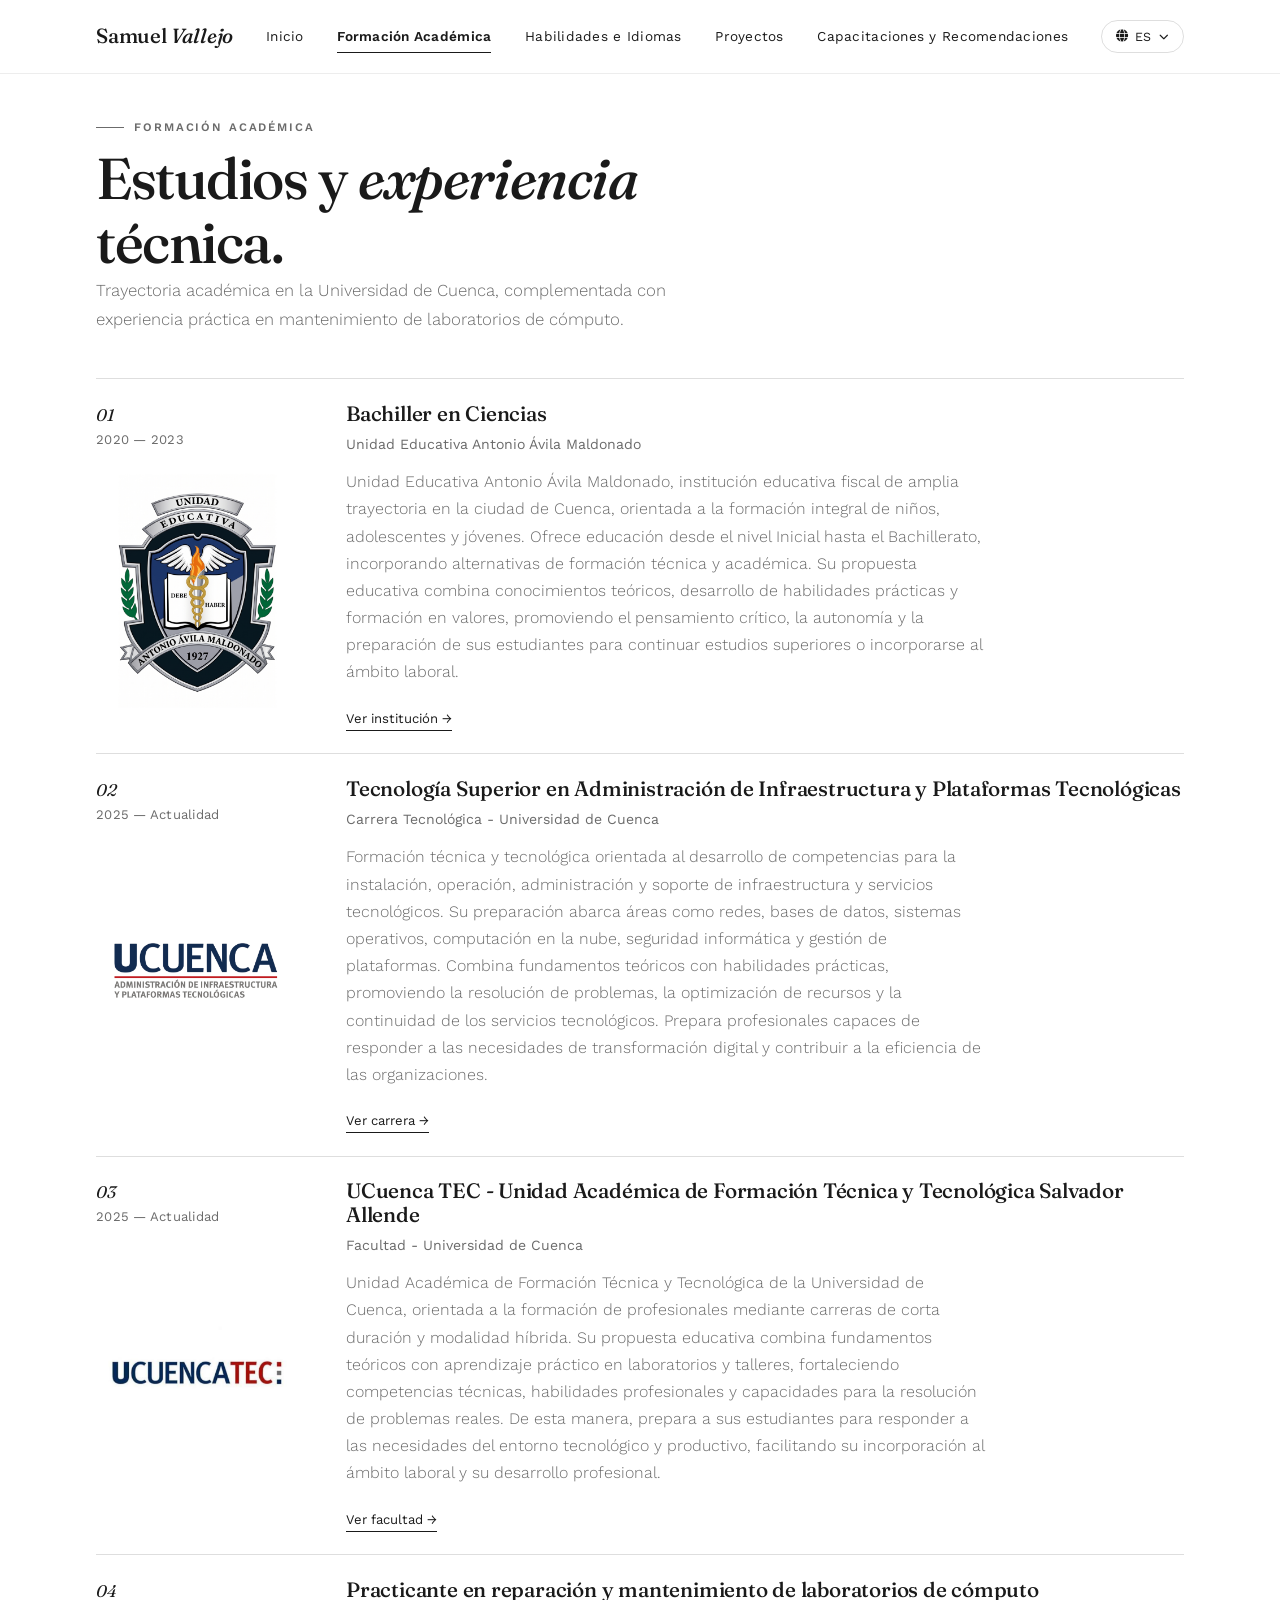
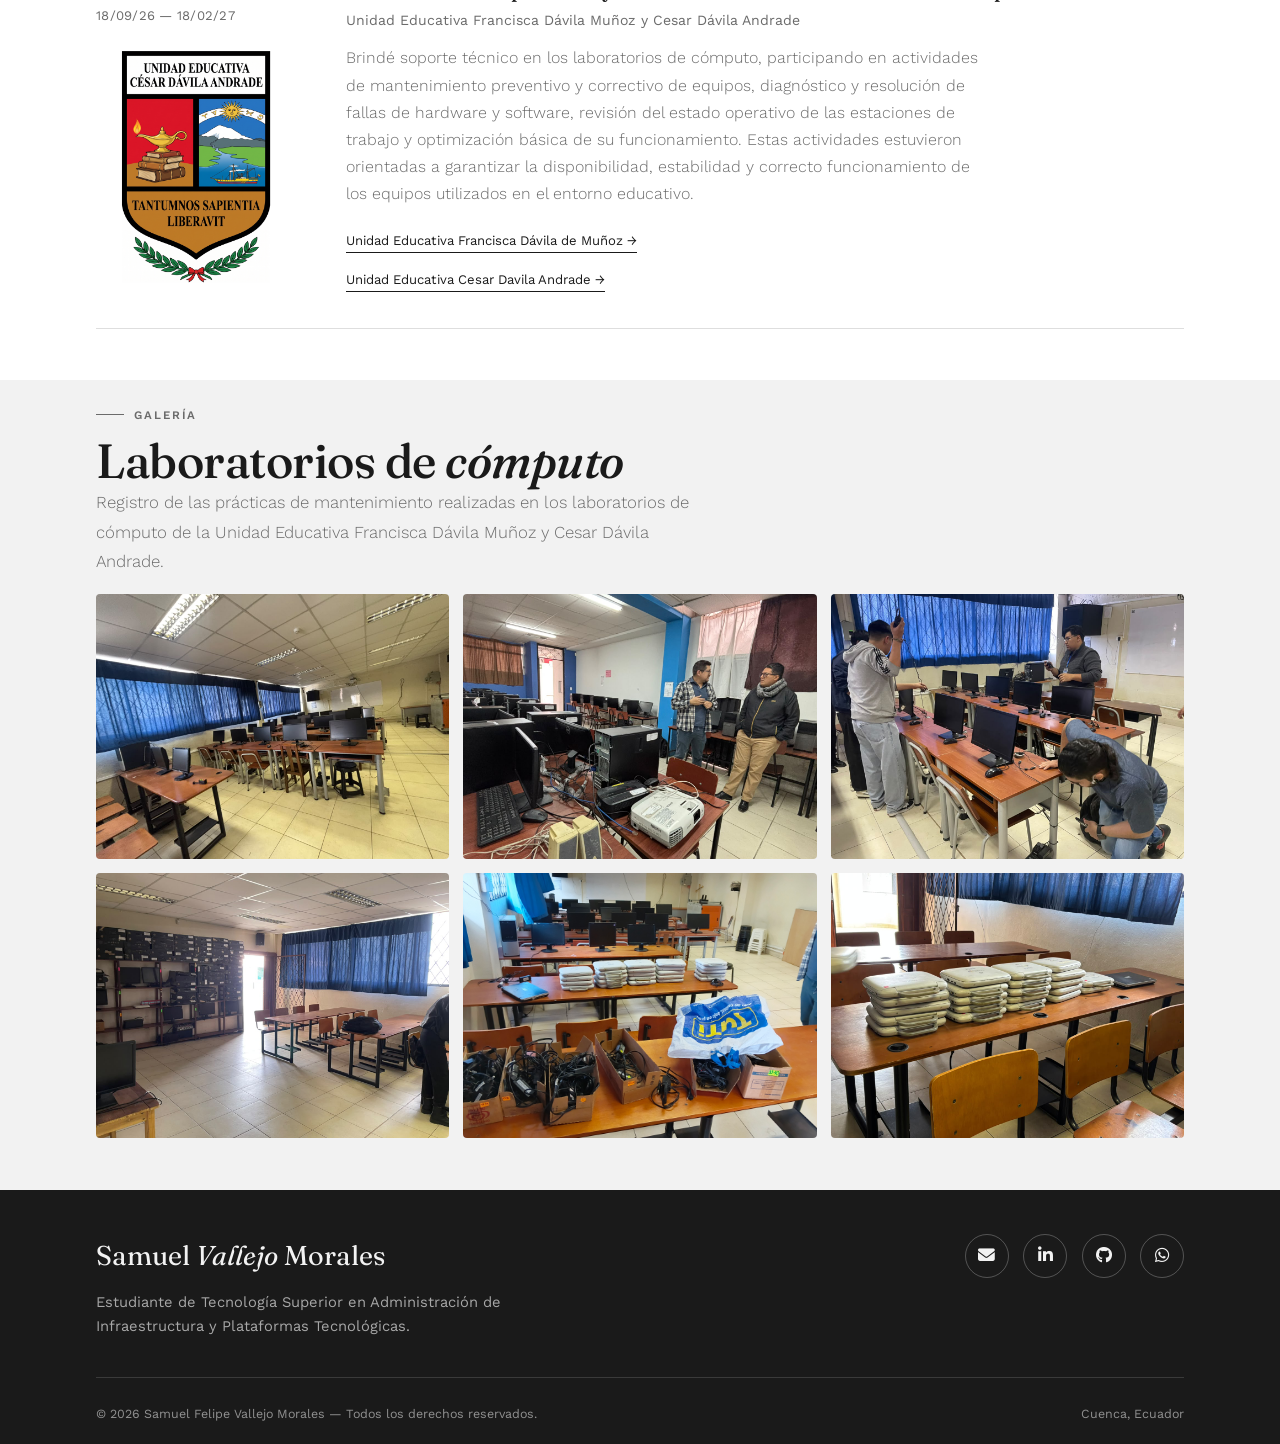
==== formacion-academica/index.html @ 7c8d4d46 "Add files via upload" ====
<!DOCTYPE html>
<html lang="es">

<head>
  <meta charset="UTF-8">
  <meta name="viewport" content="width=device-width, initial-scale=1.0">
  <title>Formación Académica</title>
  <meta name="description"
    content="Formación académica, carrera universitaria y experiencia práctica de Samuel Vallejo Morales en mantenimiento de laboratorios de cómputo.">
  <meta property="og:title" content="Formación Académica · Samuel Vallejo Morales — Estudiante en Cuenca">
  <meta property="og:description"
    content="Formación académica, carrera universitaria y experiencia práctica de Samuel Vallejo Morales en mantenimiento de laboratorios de cómputo.">
  <meta property="og:image" content="../img/carnet.jpg">
  <meta property="og:type" content="website">
  <link rel="icon" type="image/x-icon" href="../img/favicon.ico">
  <link rel="shortcut icon" type="image/x-icon" href="../img/favicon.ico">
  <link rel="preconnect" href="https://fonts.googleapis.com">
  <link rel="preconnect" href="https://fonts.gstatic.com" crossorigin>
  <link
    href="https://fonts.googleapis.com/css2?family=Fraunces:ital,opsz,wght@0,9..144,300..700;1,9..144,400..600&family=Work+Sans:wght@300;400;500;600;700&display=swap"
    rel="stylesheet">
  <link rel="stylesheet" href="https://cdnjs.cloudflare.com/ajax/libs/font-awesome/6.5.2/css/all.min.css">
  <link rel="stylesheet" href="style.css">

</head>

<body>

  <header class="site-header">
    <div class="nav-row">
      <a class="brand" href="../">Samuel <em>Vallejo</em></a>
      <nav class="nav-links">
        <a href="../">Inicio</a>
        <a href="../formacion-academica/" class="active">Formación Académica</a>
        <a href="../habilidades-idiomas/">Habilidades e Idiomas</a>
        <a href="../proyectos/">Proyectos</a>
        <a href="../capacitaciones-recomendaciones/">Capacitaciones y Recomendaciones</a>
      </nav>
      <div class="nav-right">
        <div class="lang-dd">
          <button class="lang-btn" type="button" aria-haspopup="true" aria-label="Seleccionar idioma">
            <i class="fa-solid fa-globe"></i> ES <i class="fa-solid fa-chevron-down chev"></i>
          </button>
          <div class="lang-menu">
            <a href="../formacion-academica/" class="current">Español</a>
            <a href="../eng/academic-background/">English</a>
          </div>
        </div>
        <button class="hamburger" type="button" aria-label="Menu">
          <span></span><span></span><span></span>
        </button>
      </div>
    </div>
  </header>
  <div class="mobile-menu">
    <div class="mobile-menu-top">
      <button class="mobile-close" type="button" aria-label="Close">&times;</button>
    </div>
    <nav class="mobile-links">
      <a href="../">Inicio</a>
      <a href="../formacion-academica/" class="active">Formación Académica</a>
      <a href="../habilidades-idiomas/">Habilidades e Idiomas</a>
      <a href="../proyectos/">Proyectos</a>
      <a href="../capacitaciones-recomendaciones/">Capacitaciones y Recomendaciones</a>
    </nav>
    <div class="mobile-lang">
      <a href="../formacion-academica/" class="current">Español</a>
      <a href="../eng/academic-background/">English</a>
    </div>
  </div>

  <main>

    <section class="hero" style="padding-bottom:0;">
      <div class="wrap">
        <div class="section-head reveal">
          <span class="eyebrow">Formación Académica</span>
          <h1>Estudios y <em>experiencia</em> técnica.</h1>
          <p class="lede">Trayectoria académica en la Universidad de Cuenca, complementada con experiencia práctica en
            mantenimiento de laboratorios de cómputo.</p>
        </div>
      </div>
    </section>

    <section>
      <div class="wrap">
        <div class="timeline">

          <div class="tl-item reveal">
            <div class="tl-date">2020 — 2023
              <div style="margin-top:.8rem;border-radius:4px;overflow:hidden;background:var(--bg-secondary);">
                <img src="../img/aam.png" alt="" style="width:100%;display:block;object-fit:cover;aspect-ratio:3/4;">
              </div>
            </div>
            <div class="tl-body">
              <h3>Bachiller en Ciencias</h3>
              <span class="org">Unidad Educativa Antonio Ávila Maldonado</span>
              <p>Unidad Educativa Antonio Ávila Maldonado, institución educativa fiscal de amplia trayectoria en la
                ciudad de Cuenca, orientada a la formación integral de niños, adolescentes y jóvenes. Ofrece educación
                desde el nivel Inicial hasta el Bachillerato, incorporando alternativas de formación técnica y
                académica. Su propuesta educativa combina conocimientos teóricos, desarrollo de habilidades prácticas y
                formación en valores, promoviendo el pensamiento crítico, la autonomía y la preparación de sus
                estudiantes para continuar estudios superiores o incorporarse al ámbito laboral.</p>
              <a class="tl-link" href="https://www.facebook.com/ueantonioavila" target="_blank"
                rel="noopener noreferrer">Ver institución &rarr;</a>
            </div>
          </div>
          <div class="tl-item reveal">
            <div class="tl-date">2025 — Actualidad
              <div style="margin-top:.8rem;border-radius:4px;overflow:hidden;background:var(--bg-secondary);">
                <img src="../img/taiptv2.png" alt=""
                  style="width:100%;display:block;object-fit:cover;aspect-ratio:3/4;">
              </div>
            </div>
            <div class="tl-body">
              <h3>Tecnología Superior en Administración de Infraestructura y Plataformas Tecnológicas</h3>
              <span class="org">Carrera Tecnológica - Universidad de Cuenca</span>
              <p>Formación técnica y tecnológica orientada al desarrollo de competencias para la instalación,
                operación, administración y soporte de infraestructura y servicios tecnológicos. Su preparación
                abarca áreas como redes, bases de datos, sistemas operativos, computación en la nube, seguridad
                informática y gestión de plataformas. Combina fundamentos teóricos con habilidades prácticas,
                promoviendo la resolución de problemas, la optimización de recursos y la continuidad de los
                servicios tecnológicos. Prepara profesionales capaces de responder a las necesidades de
                transformación digital y contribuir a la eficiencia de las organizaciones.</p>
              <a class="tl-link"
                href="https://www.ucuenca.edu.ec/ucuencatec/administracion-de-infraestructura-y-plataformas-tecnologicas/"
                target="_blank" rel="noopener noreferrer">Ver carrera &rarr;</a>
            </div>
          </div>
          <div class="tl-item reveal">
            <div class="tl-date">2025 — Actualidad
              <div style="margin-top:.8rem;border-radius:4px;overflow:hidden;background:var(--bg-secondary);">
                <img src="../img/tec.png" alt="" style="width:100%;display:block;object-fit:cover;aspect-ratio:3/4;">
              </div>
            </div>
            <div class="tl-body">
              <h3>UCuenca TEC - Unidad Académica de Formación Técnica y Tecnológica Salvador Allende</h3>
              <span class="org">Facultad - Universidad de Cuenca</span>
              <p>Unidad Académica de Formación Técnica y Tecnológica de la Universidad de Cuenca,
                orientada a la formación de profesionales mediante carreras de corta duración
                y modalidad híbrida. Su propuesta educativa combina fundamentos teóricos con
                aprendizaje práctico en laboratorios y talleres, fortaleciendo competencias
                técnicas, habilidades profesionales y capacidades para la resolución de problemas
                reales. De esta manera, prepara a sus estudiantes para responder a las necesidades
                del entorno tecnológico y productivo, facilitando su incorporación al ámbito laboral
                y su desarrollo profesional.</p>
              <a class="tl-link" href="https://www.ucuenca.edu.ec/oferta-academica/ucuencatec/" target="_blank"
                rel="noopener noreferrer">Ver facultad &rarr;</a>
            </div>
          </div>
          <div class="tl-item reveal">
            <div class="tl-date">18/09/26 — 18/02/27
              <div class="tl-carousel" id="practCarousel">
                <div class="tlc-track">
                  <img src="../img/cesar.png" alt="">
                  <img src="../img/francisca.png" alt="">
                </div>
                <button class="tlc-arrow tlc-prev" type="button" aria-label="Foto anterior">&#8249;</button>
                <button class="tlc-arrow tlc-next" type="button" aria-label="Foto siguiente">&#8250;</button>
              </div>
            </div>
            <div class="tl-body">
              <h3>Practicante en reparación y mantenimiento de laboratorios de cómputo</h3>
              <span class="org">Unidad Educativa Francisca Dávila Muñoz y Cesar Dávila Andrade</span>
              <p>Brindé soporte técnico en los laboratorios de cómputo, participando en actividades de
                mantenimiento preventivo y correctivo de equipos, diagnóstico y resolución de fallas
                de hardware y software, revisión del estado operativo de las estaciones de trabajo
                y optimización básica de su funcionamiento. Estas actividades estuvieron orientadas
                a garantizar la disponibilidad, estabilidad y correcto funcionamiento de los equipos
                utilizados en el entorno educativo.</p>
              <div>
                <a class="tl-link" href="https://fddm.edu.ec/" target="_blank" rel="noopener noreferrer">
                  Unidad Educativa Francisca Dávila de Muñoz &rarr;
                </a>
              </div>

              <div style="margin-top: 10px;">
                <a class="tl-link" href="https://www.facebook.com/UnidadEducativaCesarDavilaAndrade" target="_blank"
                  rel="noopener noreferrer">
                  Unidad Educativa Cesar Davila Andrade &rarr;
                </a>
              </div>
            </div>
          </div>
        </div>
      </div>
    </section>

    <section class="section-alt">
      <div class="wrap">
        <div class="section-head reveal">
          <span class="eyebrow">Galería</span>
          <h2>Laboratorios de <em>cómputo</em></h2>
          <p class="lede">Registro de las prácticas de mantenimiento realizadas en los laboratorios de cómputo de la
            Unidad Educativa Francisca Dávila Muñoz y Cesar Dávila Andrade.</p>
        </div>
        <div class="gallery reveal">

          <figure><img src="../img/lab1.jpeg" alt="Estante con monitores y equipos de cómputo en mantenimiento"
              loading="lazy"></figure>
          <figure><img src="../img/lab2.jpeg" alt="Mini PCs etiquetados sobre un escritorio para revisión"
              loading="lazy"></figure>
          <figure><img src="../img/lab3.jpeg" alt="Rack de red con router satelital y switches" loading="lazy"></figure>
          <figure><img src="../img/lab4.jpeg" alt="Laboratorio de cómputo con estaciones en fila" loading="lazy">
          </figure>
          <figure><img src="../img/lab5.jpg" alt="Revisión de equipos en el laboratorio de cómputo" loading="lazy">
          </figure>
          <figure><img src="../img/lab6.jpeg" alt="Estación de trabajo Dell lista tras mantenimiento" loading="lazy">
          </figure>
        </div>
      </div>
    </section>

  </main>

  <footer class="site-footer">
    <div class="wrap">
      <div class="footer-top">
        <div class="footer-brand">Samuel <em>Vallejo</em> Morales
          <p>Estudiante de Tecnología Superior en Administración de Infraestructura y Plataformas Tecnológicas.</p>
        </div>
        <div class="footer-social">
          <a href="mailto:samuel.vallejo@ucuenca.edu.ec" aria-label="Email"><i class="fa-solid fa-envelope"></i></a>
          <a href="https://www.linkedin.com/in/samuel-vallejo-morales/" target="_blank" rel="noopener noreferrer"
            aria-label="LinkedIn"><i class="fa-brands fa-linkedin-in"></i></a>
          <a href="https://github.com/sxmuelvm" target="_blank" rel="noopener noreferrer" aria-label="GitHub"><i
              class="fa-brands fa-github"></i></a>
          <a href="https://wa.me/593998461910" target="_blank" rel="noopener noreferrer" aria-label="WhatsApp"><i
              class="fa-brands fa-whatsapp"></i></a>
        </div>
      </div>
      <div class="footer-bottom">
        <span>&copy; 2026 Samuel Felipe Vallejo Morales — Todos los derechos reservados.</span>
        <span>Cuenca, Ecuador</span>
      </div>
    </div>
  </footer>

  <div class="lightbox"><button class="lightbox-close" aria-label="Close">&times;</button><img src="" alt=""></div>
  <script src="script.js"></script>
</body>

</html>
---- formacion-academica/style.css ----
/* ============ Design tokens ============ */
:root{
  --bg:#FFFFFF;
  --text:#1A1A1A;
  --accent:#6B6B6B;
  --bg-secondary:#F2F2F2;
  --border: rgba(26,26,26,.14);
  --border-soft: rgba(26,26,26,.08);
  --serif:'Fraunces', Georgia, serif;
  --sans:'Work Sans', -apple-system, BlinkMacSystemFont, sans-serif;
  --maxw: 1200px;
}

*,*::before,*::after{box-sizing:border-box;}
html{scroll-behavior:smooth;}
html,body{overflow-x:hidden;}
body{
  margin:0;
  background:var(--bg);
  color:var(--text);
  font-family:var(--sans);
  font-weight:400;
  line-height:1.6;
  -webkit-font-smoothing:antialiased;
}
img{max-width:100%;height:auto;display:block;}
a{color:inherit;text-decoration:none;}
ul{margin:0;padding:0;list-style:none;}
button{font-family:inherit;cursor:pointer;}
.wrap{max-width:var(--maxw);margin:0 auto;padding:0 clamp(20px,5vw,56px);}

h1,h2,h3,h4{
  font-family:var(--serif);
  font-weight:500;
  line-height:1.12;
  margin:0;
  letter-spacing:-0.01em;
}
h1{letter-spacing:-0.025em;}
em, .italic{font-style:italic;font-family:var(--serif);}
p{margin:0 0 1em 0;}
.eyebrow{
  font-family:var(--sans);
  font-size:.72rem;
  letter-spacing:.16em;
  text-transform:uppercase;
  color:var(--accent);
  font-weight:600;
  display:flex;
  align-items:center;
  gap:.65rem;
  margin-bottom:.9em;
}
.eyebrow::before{
  content:'';
  display:block;
  width:28px;height:1px;
  background:var(--accent);
  flex:none;
}

/* ============ Header / Nav ============ */
.site-header{
  position:sticky;top:0;z-index:50;
  background:rgba(255,255,255,.92);
  backdrop-filter:saturate(160%) blur(10px);
  border-bottom:1px solid var(--border-soft);
}
.nav-row{
  display:flex;align-items:center;justify-content:space-between;
  padding:20px clamp(20px,5vw,56px);
  max-width:var(--maxw);margin:0 auto;
}
.brand{
  font-family:var(--serif);
  font-size:1.28rem;
  font-weight:500;
  letter-spacing:-.01em;
  transition:opacity .2s ease;
}
.brand:hover{opacity:.6;}
.brand em{font-style:italic;}
.nav-links{display:flex;align-items:center;gap:2.1rem;}
.nav-links a{
  font-size:.85rem;letter-spacing:.02em;
  position:relative;padding:4px 0;
  color:var(--text);
}
.nav-links a::after{
  content:'';position:absolute;left:0;bottom:-2px;width:0;height:1px;
  background:var(--text);transition:width .25s ease;
}
.nav-links a:hover::after,.nav-links a.active::after{width:100%;}
.nav-links a.active{font-weight:600;}

.nav-right{display:flex;align-items:center;gap:1.4rem;}

/* language dropdown */
.lang-dd{position:relative;}
.lang-btn{
  display:flex;align-items:center;gap:.45rem;
  background:transparent;border:1px solid var(--border);
  padding:.5rem .85rem;border-radius:999px;
  font-size:.78rem;letter-spacing:.03em;color:var(--text);
}
.lang-btn:hover{border-color:var(--text);}
.lang-btn i.chev{font-size:.6rem;transition:transform .2s ease;}
.lang-dd.open .lang-btn i.chev{transform:rotate(180deg);}
.lang-menu{
  position:absolute;right:0;top:calc(100% + 10px);
  background:var(--bg);border:1px solid var(--border);
  border-radius:12px;min-width:180px;
  box-shadow:0 12px 30px rgba(26,26,26,.1);
  padding:.4rem;
  opacity:0;visibility:hidden;transform:translateY(-6px);
  transition:opacity .18s ease, transform .18s ease, visibility .18s;
}
.lang-dd.open .lang-menu{opacity:1;visibility:visible;transform:translateY(0);}
.lang-menu a{
  display:flex;align-items:center;justify-content:space-between;
  padding:.6rem .7rem;border-radius:8px;font-size:.85rem;
}
.lang-menu a:hover{background:var(--bg-secondary);}
.lang-menu a.current{color:var(--accent);}
.lang-menu a.current::after{content:'\2713';font-size:.75rem;}

.hamburger{
  display:none;flex-direction:column;justify-content:center;gap:5px;
  width:34px;height:34px;background:none;border:none;padding:0;
}
.hamburger span{display:block;width:100%;height:1.5px;background:var(--text);transition:all .25s ease;}
.hamburger.open span:nth-child(1){transform:translateY(6.5px) rotate(45deg);}
.hamburger.open span:nth-child(2){opacity:0;}
.hamburger.open span:nth-child(3){transform:translateY(-6.5px) rotate(-45deg);}

.mobile-menu{
  position:fixed;inset:0;width:100%;height:100vh;height:100dvh;
  background:var(--bg);z-index:100;
  display:flex;flex-direction:column;
  transform:translateX(100%);transition:transform .32s ease;
}
.mobile-menu.open{transform:translateX(0);}
.mobile-menu-top{display:flex;justify-content:flex-end;padding:20px clamp(20px,5vw,56px);}
.mobile-close{background:none;border:none;font-size:1.6rem;line-height:1;color:var(--text);width:34px;height:34px;}
.mobile-links{flex:1;display:flex;flex-direction:column;align-items:center;justify-content:center;gap:1.9rem;}
.mobile-links a{font-family:var(--serif);font-size:1.5rem;text-align:center;}
.mobile-lang{display:flex;gap:1rem;justify-content:center;padding-bottom:40px;}
.mobile-lang a{
  border:1px solid var(--border);padding:.55rem 1.1rem;border-radius:999px;font-size:.8rem;
}
.mobile-lang a.current{background:var(--text);color:var(--bg);border-color:var(--text);}

@media (max-width:860px){
  .nav-links{display:none;}
  .hamburger{display:flex;}
}

/* ============ Buttons ============ */
.btn{
  display:inline-flex;align-items:center;gap:.6rem;
  padding:.95rem 1.7rem;border-radius:999px;
  font-size:.85rem;letter-spacing:.02em;font-weight:500;
  border:1px solid var(--text);transition:all .22s ease;
  white-space:nowrap;
}
.btn-primary{background:var(--text);color:var(--bg);}
.btn-primary:hover{background:transparent;color:var(--text);transform:translateY(-2px);box-shadow:0 10px 22px rgba(26,26,26,.14);}
.btn-secondary{background:transparent;color:var(--text);border-color:var(--border);}
.btn-secondary:hover{border-color:var(--text);transform:translateY(-2px);box-shadow:0 8px 18px rgba(26,26,26,.08);}
.btn-tertiary{border:none;padding:.3rem 0;border-bottom:1px solid var(--text);border-radius:0;}
.btn-tertiary:hover{gap:.9rem;}
.btn-row{display:flex;flex-wrap:wrap;gap:1rem;}

/* ============ Sections generic ============ */
section{padding:clamp(14px,2vw,26px) 0 clamp(28px,4vw,52px);}
.section-alt{background:var(--bg-secondary);}
.section-head{max-width:640px;margin-bottom:clamp(10px,2vw,18px);}
.section-head h2{font-size:clamp(2rem,4.4vw,3rem);}
.lede{font-size:1.05rem;font-weight:300;line-height:1.75;color:var(--accent);max-width:620px;}

.grid-2{display:grid;grid-template-columns:1fr 1fr;gap:clamp(28px,6vw,80px);align-items:center;}
@media (max-width:860px){.grid-2{grid-template-columns:1fr;}}
.grid-2.reverse .col-img{order:2;}
@media (max-width:860px){.grid-2.reverse .col-img{order:0;}}

.frame{
  border-radius:4px;overflow:hidden;background:var(--bg-secondary);
  aspect-ratio:4/5;
}
.frame img{width:100%;height:100%;object-fit:cover;}
.frame.wide{aspect-ratio:16/10;}
.hero .frame{margin-top:0;}

.hr{border:none;border-top:1px solid var(--border);margin:0;}

/* ============ Footer ============ */
.site-footer{
  background:var(--text);color:var(--bg-secondary);
  padding:clamp(28px,4vw,44px) 0 20px;
}
.footer-top{
  display:flex;flex-wrap:wrap;justify-content:space-between;gap:24px;
  padding-bottom:24px;border-bottom:1px solid rgba(255,255,255,.14);
}
.footer-brand{font-family:var(--serif);font-size:1.7rem;max-width:420px;}
.footer-brand em{font-style:italic;}
.footer-brand p{color:rgba(242,242,242,.65);font-family:var(--sans);font-size:.92rem;margin-top:.9rem;}
.footer-social{display:flex;gap:.9rem;align-items:flex-start;}
.footer-social a{
  width:44px;height:44px;border-radius:50%;border:1px solid rgba(255,255,255,.25);
  display:flex;align-items:center;justify-content:center;font-size:1.05rem;
  transition:all .2s ease;color:var(--bg-secondary);
}
.footer-social a:hover{background:var(--bg-secondary);color:var(--text);border-color:var(--bg-secondary);}
.footer-bottom{
  display:flex;flex-wrap:wrap;justify-content:space-between;gap:12px;
  padding-top:26px;font-size:.78rem;color:rgba(242,242,242,.55);
}
.footer-bottom a{color:rgba(242,242,242,.75);}
.footer-bottom a:hover{color:var(--bg-secondary);}

/* ============ Misc components ============ */
.tag-list{display:flex;flex-wrap:wrap;gap:.55rem;}
.tag{
  border:1px solid var(--border);border-radius:999px;padding:.4rem .95rem;
  font-size:.78rem;color:var(--accent);transition:all .2s ease;
}
.tag:hover{background:var(--text);color:var(--bg);border-color:var(--text);}

.gallery{
  display:grid;grid-template-columns:repeat(3,1fr);gap:14px;
}
@media (max-width:720px){.gallery{grid-template-columns:repeat(2,1fr);}}
.gallery figure{margin:0;border-radius:4px;overflow:hidden;aspect-ratio:4/3;background:var(--bg-secondary);cursor:zoom-in;}
.gallery img{width:100%;height:100%;object-fit:cover;transition:transform .5s ease;}
.gallery figure:hover img{transform:scale(1.05);}

.lightbox{
  position:fixed;inset:0;background:rgba(26,26,26,.94);z-index:200;
  display:flex;align-items:center;justify-content:center;padding:5vw;
  opacity:0;visibility:hidden;transition:opacity .25s ease,visibility .25s;
}
.lightbox.open{opacity:1;visibility:visible;}
.lightbox img{max-width:100%;max-height:88vh;border-radius:4px;}
.lightbox-close{
  position:absolute;top:26px;right:clamp(20px,5vw,56px);
  background:none;border:none;color:#fff;font-size:2rem;line-height:1;
}

.skills-grid{
  display:grid;grid-template-columns:repeat(4,1fr);gap:14px;
}
@media (max-width:960px){.skills-grid{grid-template-columns:repeat(3,1fr);}}
@media (max-width:620px){.skills-grid{grid-template-columns:repeat(2,1fr);}}
.skill-card{
  background:var(--bg);border:1px solid var(--border);border-radius:10px;
  padding:1.6rem 1rem;text-align:center;
  display:flex;flex-direction:column;align-items:center;gap:.75rem;
  transition:border-color .22s ease, transform .22s ease, box-shadow .22s ease;
}
.skill-card:hover{border-color:var(--text);transform:translateY(-4px);box-shadow:0 14px 28px rgba(26,26,26,.09);}
.skill-card i{font-size:1.7rem;color:var(--text);transition:transform .22s ease;}
.skill-card:hover i{transform:scale(1.12);}
.skill-card .dot{width:8px;height:8px;border-radius:50%;background:var(--border);transition:background .22s ease;}
.skill-card:hover .dot{background:var(--text);}
.skill-card .noicon{
  font-family:var(--serif);font-style:italic;font-size:1.15rem;color:var(--accent);
}
.skill-card span{font-size:.82rem;letter-spacing:.01em;}
.skill-group-label{
  font-size:.72rem;letter-spacing:.14em;text-transform:uppercase;color:var(--accent);
  margin:1.4rem 0 .7rem;font-weight:600;
  display:flex;align-items:center;gap:.65rem;
}
.skill-group-label::after{content:'';flex:1;height:1px;background:var(--border);}
.skill-group-label:first-child{margin-top:0;}

.timeline{display:flex;flex-direction:column;counter-reset:tl;}
.tl-item{
  display:grid;grid-template-columns:200px 1fr;gap:clamp(20px,4vw,50px);
  padding:1.4rem 0;border-top:1px solid var(--border);
  counter-increment:tl;
}
.tl-item:last-child{border-bottom:1px solid var(--border);}
@media (max-width:720px){.tl-item{grid-template-columns:1fr;gap:.6rem;}}
.tl-date{font-size:.82rem;color:var(--accent);letter-spacing:.02em;padding-top:1.7rem;position:relative;}
.tl-date::before{
  content:counter(tl,decimal-leading-zero);
  position:absolute;top:0;left:0;
  font-family:var(--serif);font-style:italic;font-size:1.05rem;color:var(--text);
}
.tl-body h3{font-size:1.3rem;margin-bottom:.5rem;}
.tl-body .org{font-size:.88rem;color:var(--accent);margin-bottom:.8rem;display:block;}
.tl-body p{color:var(--accent);font-weight:300;line-height:1.7;max-width:640px;}
.tl-link{font-size:.82rem;border-bottom:1px solid var(--text);padding-bottom:1px;display:inline-block;margin-top:.4rem;transition:padding-left .2s ease;}
.tl-link:hover{padding-left:4px;}

.proj-card{
  border:1px solid var(--border);border-radius:6px;overflow:hidden;
  display:grid;grid-template-columns:1.1fr 1fr;
  transition:box-shadow .3s ease, transform .3s ease, border-color .3s ease;
}
.proj-card:hover{box-shadow:0 20px 44px rgba(26,26,26,.12);transform:translateY(-4px);border-color:var(--text);}
@media (max-width:780px){.proj-card{grid-template-columns:1fr;}}
.proj-card .p-body{padding:clamp(28px,4vw,52px);display:flex;flex-direction:column;justify-content:center;gap:1rem;}
.proj-card .p-media{background:var(--bg-secondary);min-height:260px;display:flex;align-items:center;justify-content:center;position:relative;overflow:hidden;}
.proj-card .p-media i{font-size:3.4rem;color:var(--border);transition:transform .4s ease;}
.proj-card:hover .p-media i{transform:scale(1.1) rotate(-4deg);}
.proj-card + .proj-card{margin-top:28px;}

.cert-list{columns:2;column-gap:48px;}
@media (max-width:720px){.cert-list{columns:1;}}
.cert-list li{
  padding:.85rem 0;border-bottom:1px solid var(--border-soft);
  font-size:.95rem;break-inside:avoid;display:flex;gap:.7rem;
  transition:padding-left .2s ease;
}
.cert-list li:hover{padding-left:8px;}
.cert-list li i{color:var(--accent);margin-top:.3rem;font-size:.75rem;transition:color .2s ease;}
.cert-list li:hover i{color:var(--text);}

.quote-block{
  border-left:2px solid var(--text);padding-left:clamp(24px,4vw,48px);max-width:780px;
  position:relative;
}
.quote-block::before{
  content:'C';
  position:absolute;top:-.5rem;left:clamp(24px,4vw,48px);
  font-family:var(--serif);font-style:italic;font-size:4.5rem;color:var(--border);
  line-height:1;z-index:0;
}
.quote-block p{position:relative;font-family:var(--serif);font-style:italic;font-size:clamp(1.25rem,2.4vw,1.65rem);line-height:1.45;color:var(--text);}
.quote-block cite{font-style:normal;font-size:.85rem;color:var(--accent);display:block;margin-top:1.3rem;}

.link-card{
  display:flex;align-items:center;justify-content:space-between;gap:20px;
  padding:1.6rem 14px;margin:0 -14px;border-top:1px solid var(--border);
  border-radius:6px;transition:background .25s ease;
  counter-increment:lc;
}
.wrap:has(.link-card){counter-reset:lc;}
.link-card:last-child{border-bottom:1px solid var(--border);}
.link-card:hover{background:var(--bg-secondary);}
.link-card .lc-left{display:flex;align-items:center;gap:1.1rem;}
.link-card .lc-left::before{
  content:counter(lc,decimal-leading-zero);
  font-family:var(--serif);font-style:italic;font-size:1rem;color:var(--border);
  flex:none;
}
.link-card .lc-left i{font-size:1.3rem;color:var(--accent);}
.link-card h3{font-size:1.15rem;font-weight:500;}
.link-card p{margin:.15rem 0 0;color:var(--accent);font-size:.85rem;}
.link-card .arrow{font-size:1.1rem;transition:transform .2s ease;}
.link-card:hover .arrow{transform:translateX(5px);}

.hero{padding-top:clamp(24px,4vw,44px);position:relative;overflow:hidden;}
.hero::before{content:none;}
.hero-grid{display:grid;grid-template-columns:.85fr 1.15fr;gap:clamp(30px,6vw,70px);align-items:center;}
@media (max-width:900px){.hero-grid{grid-template-columns:1fr;}}
.hero h1{font-size:clamp(2.3rem,5.2vw,3.6rem);}
.hero .role{font-size:1.05rem;color:var(--accent);margin-top:1rem;max-width:480px;font-weight:300;line-height:1.6;}
.contact-line{display:flex;flex-wrap:wrap;gap:1.4rem;margin:1.6rem 0 2.1rem;font-size:.85rem;color:var(--accent);}
.contact-line span{display:flex;align-items:center;gap:.5rem;transition:color .2s ease;}
.contact-line span:hover{color:var(--text);}
.contact-line i{font-size:.85rem;}

.reveal{opacity:0;transform:translateY(22px);transition:opacity .7s ease, transform .7s ease;}
.reveal.in{opacity:1;transform:translateY(0);}
.skills-grid .skill-card:nth-child(1).reveal{transition-delay:.02s}
.skills-grid .skill-card:nth-child(2).reveal{transition-delay:.06s}
.skills-grid .skill-card:nth-child(3).reveal{transition-delay:.1s}
.skills-grid .skill-card:nth-child(4).reveal{transition-delay:.14s}

@media (prefers-reduced-motion: reduce){
  html{scroll-behavior:auto;}
  .reveal{opacity:1;transform:none;transition:none;}
  *{animation-duration:.01ms !important;transition-duration:.01ms !important;}
}

.mobile-links a.active {
  color: var(--text);
  text-decoration: underline;
  text-decoration-color: var(--text);
  text-decoration-thickness: 2px;
  text-underline-offset: 4px;
}

/* ============ Carrusel (tarjeta Practicante) ============ */
.tl-carousel {
  position: relative;
  margin-top: .8rem;
  border-radius: 4px;
  overflow: hidden;          /* CLAVE: sin esto no se ve el deslizamiento */
  background: var(--bg-secondary);
  aspect-ratio: 3/4;
  cursor: grab;
  touch-action: pan-y;
  user-select: none;
}
.tl-carousel:active { cursor: grabbing; }

.tlc-track {
  display: flex;
  width: 200%;
  height: 100%;
  transition: transform .55s cubic-bezier(0.34, 1.56, 0.64, 1);
}
.tlc-track.dragging { transition: none; }

.tlc-track img {
  width: 50%;
  height: 100%;
  object-fit: cover;
  flex: none;
  pointer-events: none;
}
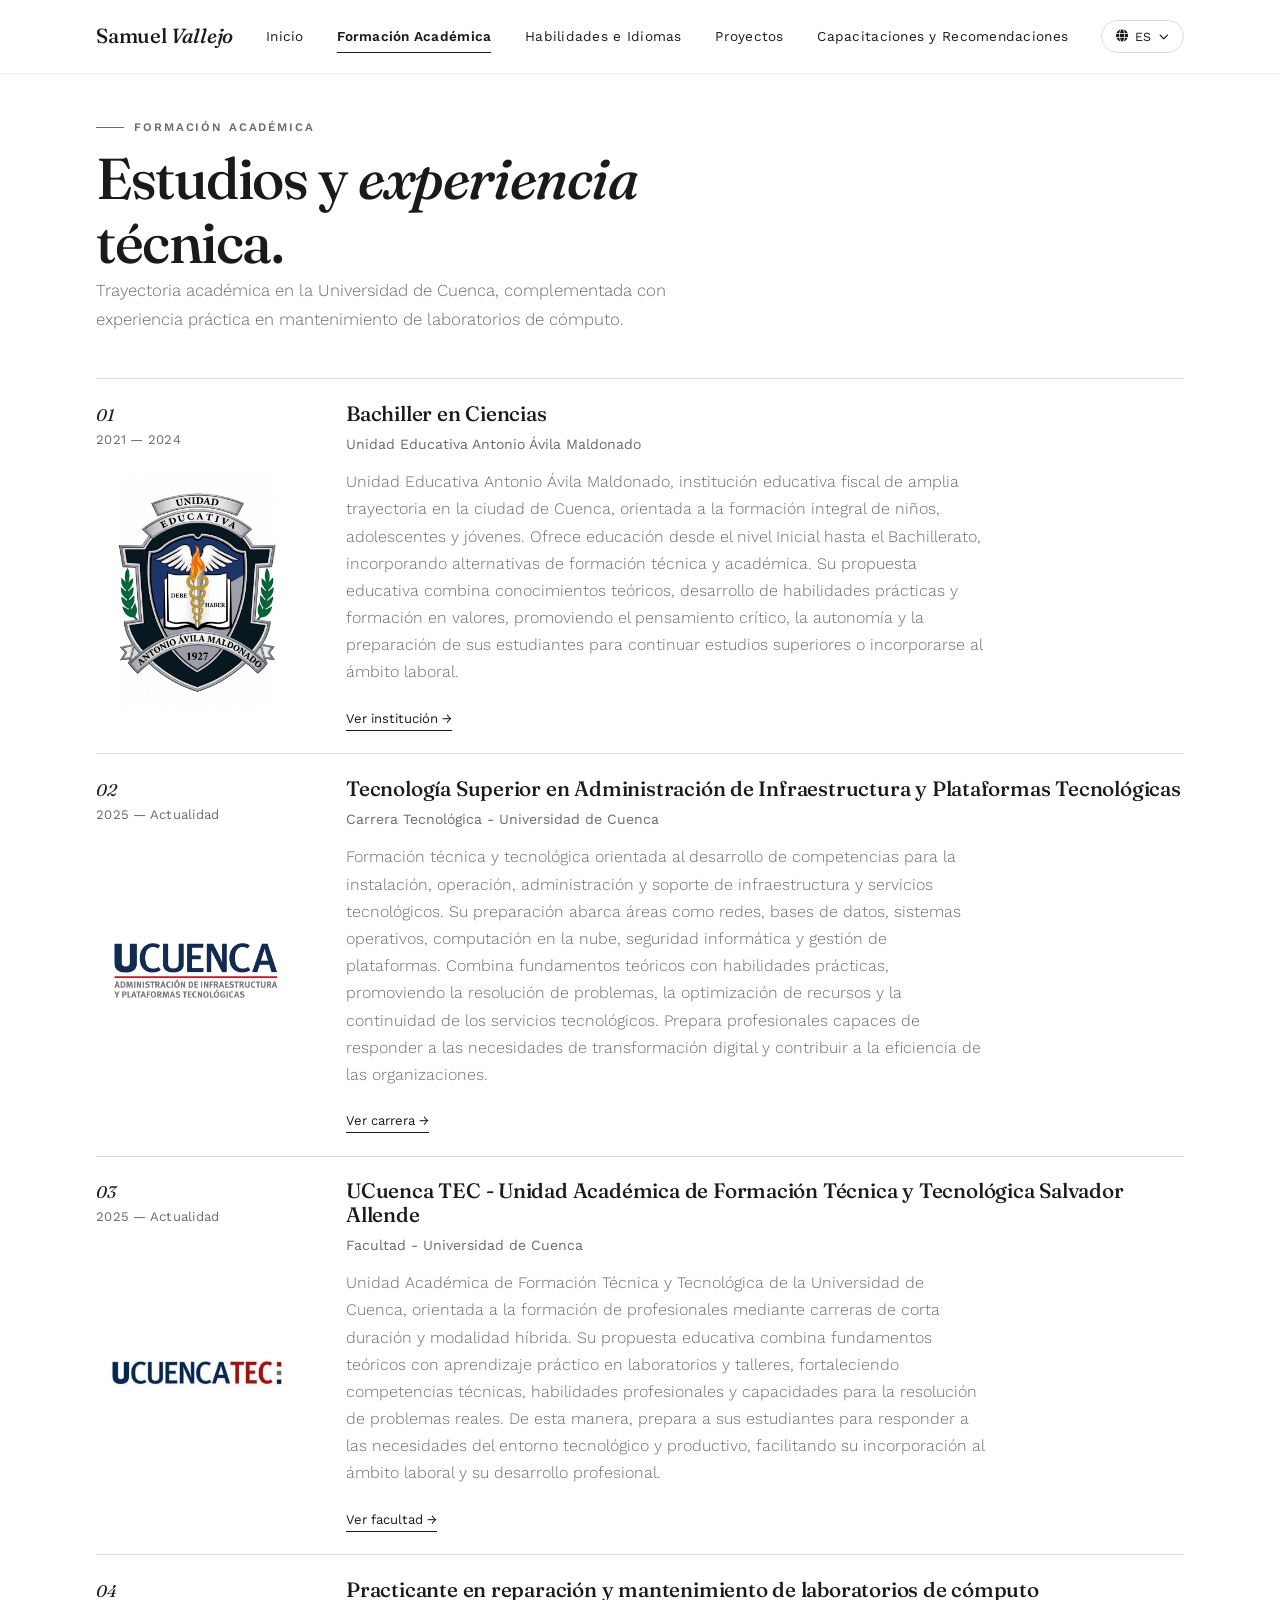
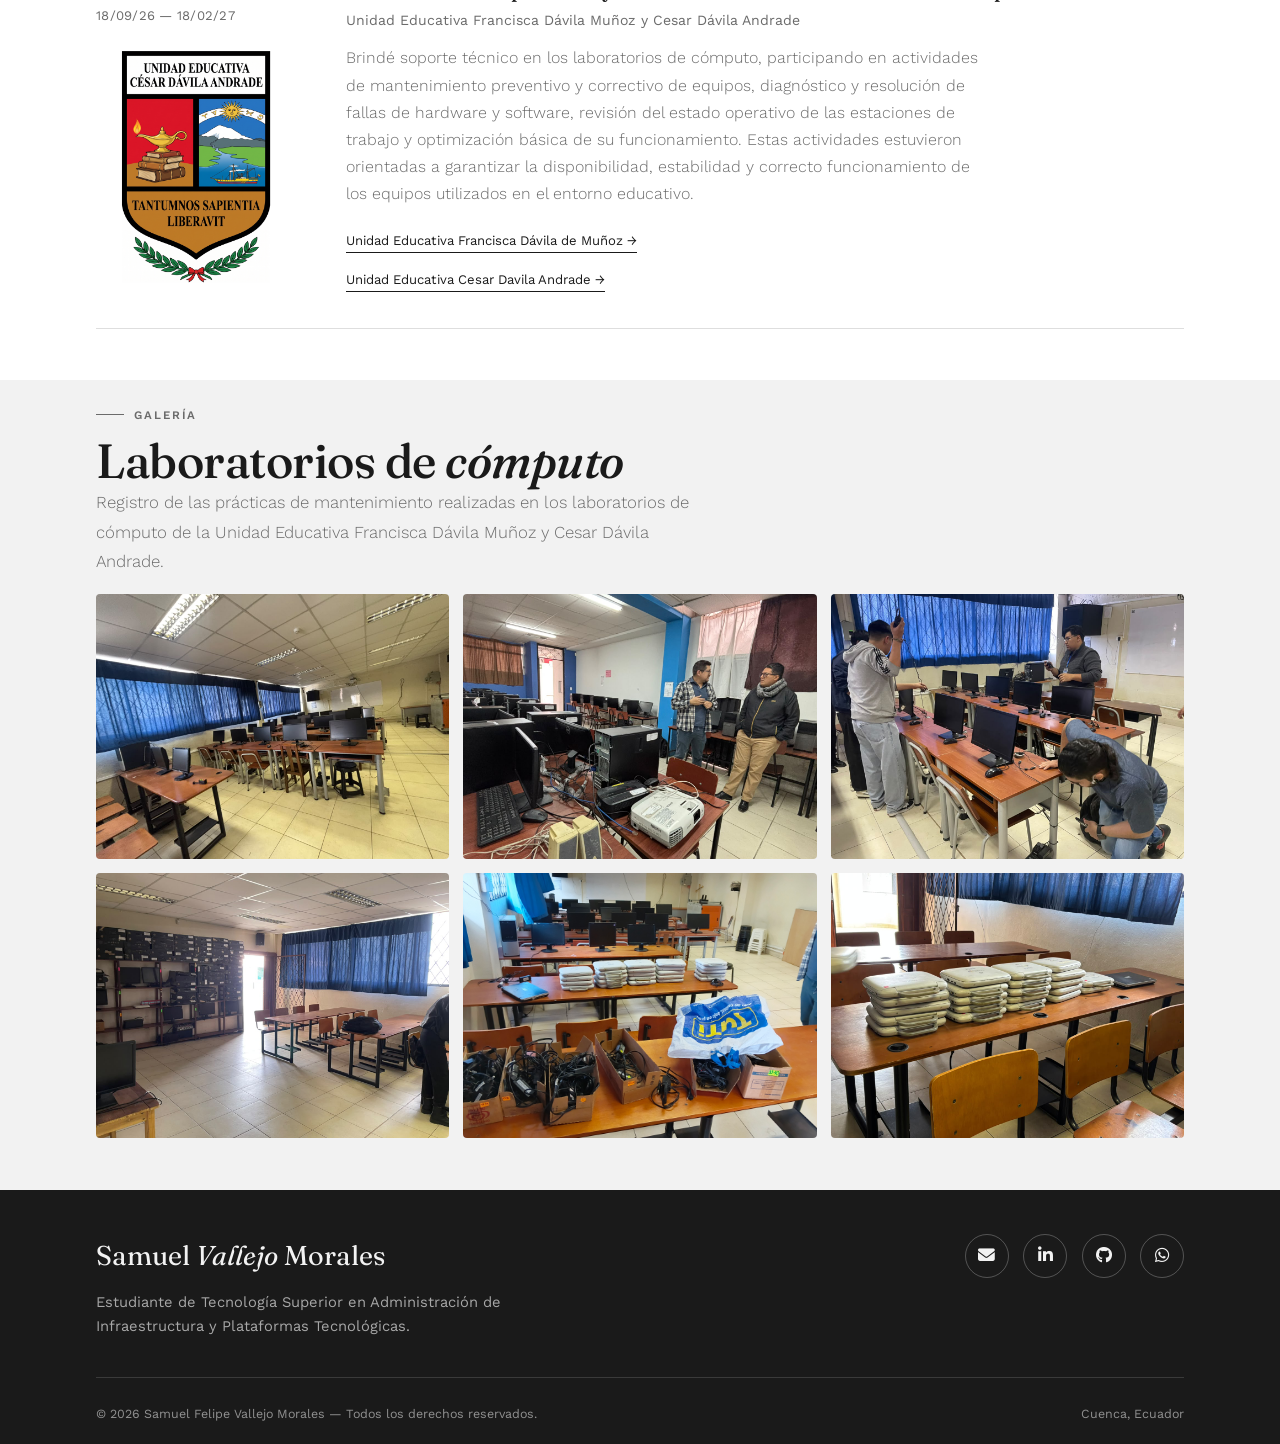
==== commit 5ef97722: "Update index.html" ====
--- a/formacion-academica/index.html
+++ b/formacion-academica/index.html
@@ -87,7 +87,7 @@
         <div class="timeline">
 
           <div class="tl-item reveal">
-            <div class="tl-date">2020 — 2023
+            <div class="tl-date">2021 — 2024
               <div style="margin-top:.8rem;border-radius:4px;overflow:hidden;background:var(--bg-secondary);">
                 <img src="../img/aam.png" alt="" style="width:100%;display:block;object-fit:cover;aspect-ratio:3/4;">
               </div>
@@ -240,4 +240,4 @@
   <script src="script.js"></script>
 </body>
 
-</html>+</html>
